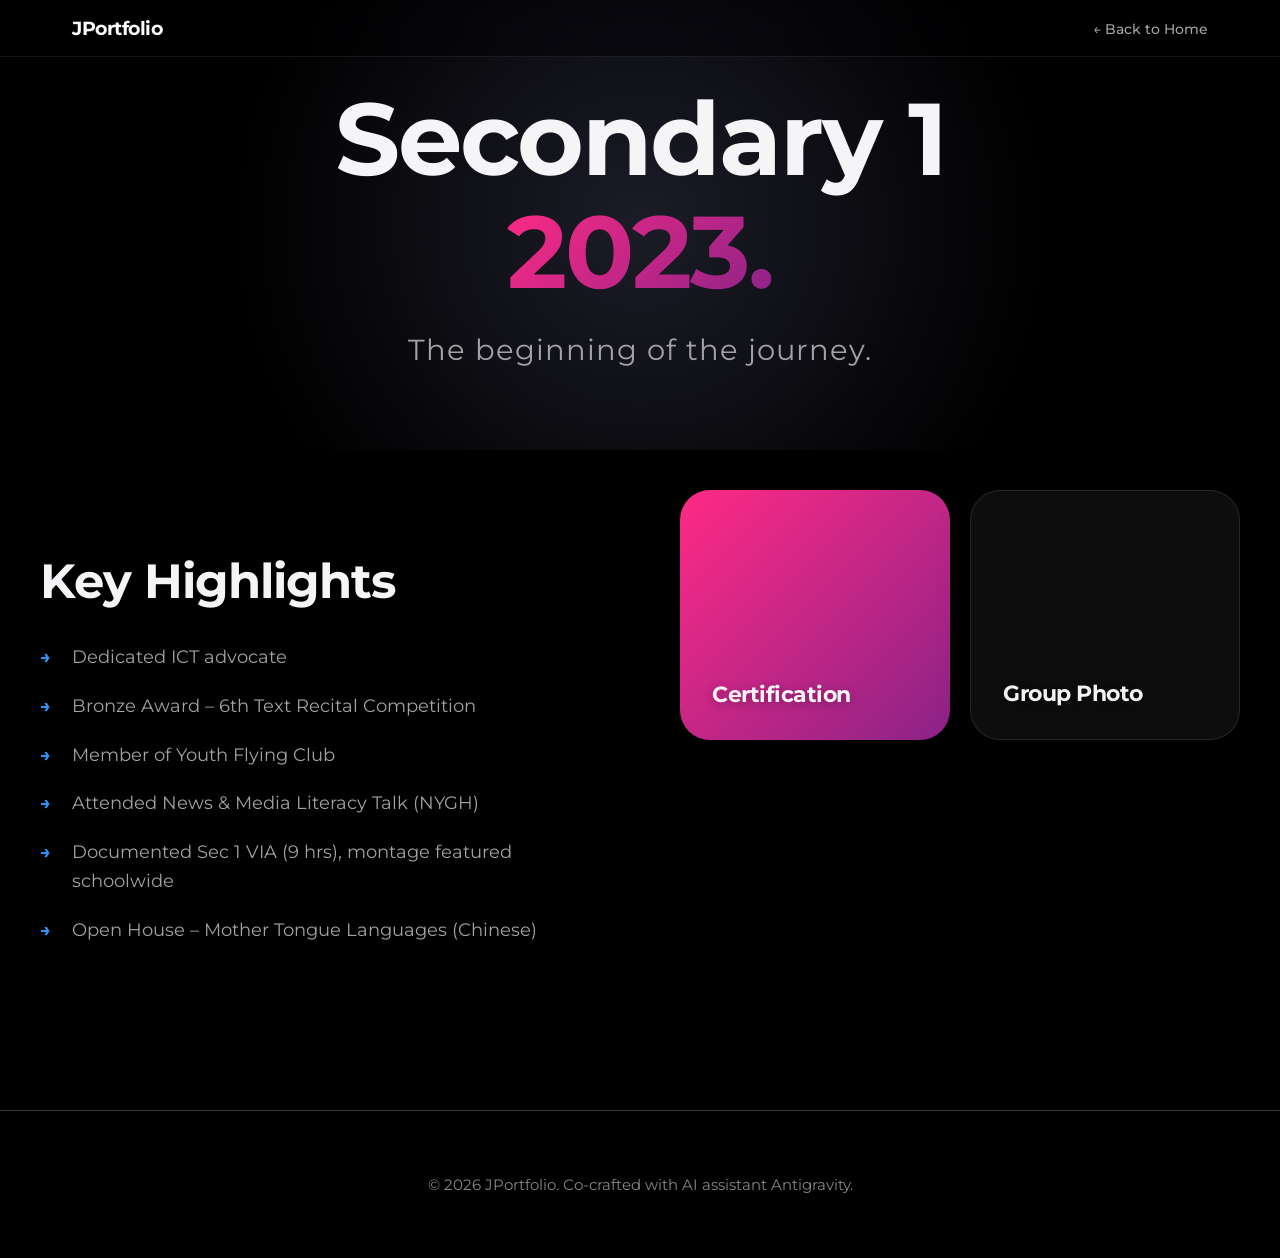
==== 2023.html @ 6a5174f8 "Add files via upload" ====
<!DOCTYPE html>
<html lang="en">

<head>
    <meta charset="UTF-8" />
    <meta name="viewport" content="width=device-width, initial-scale=1.0" />
    <title>2023 Details - JPortfolio</title>
    <link rel="preconnect" href="https://fonts.googleapis.com">
    <link rel="preconnect" href="https://fonts.gstatic.com" crossorigin>
    <link href="https://fonts.googleapis.com/css2?family=Montserrat:wght@300;400;500;600;700&display=swap"
        rel="stylesheet">
    <link rel="stylesheet" href="style.css">
</head>

<body>

    <nav class="navbar">
        <div class="nav-content">
            <div class="logo">JPortfolio</div>
            <ul class="nav-links">
                <li><a href="index.html">← Back to Home</a></li>
            </ul>
        </div>
    </nav>

    <header class="hero fade-up" style="height: 50vh; min-height: 400px;">
        <div class="hero-content">
            <h1 class="hero-title">Secondary 1 <br><span class="gradient-text"
                    style="background: var(--apple-gradient-1); -webkit-background-clip: text;">2023.</span></h1>
            <p class="hero-subtitle">The beginning of the journey.</p>
        </div>
    </header>

    <main>
        <section class="year dark-section" style="padding-top: 40px; min-height: auto; padding-bottom: 100px;">
            <div class="section-container">
                <div class="text-content fade-up">
                    <h2 class="section-subtitle" style="font-size: 3rem;">Key Highlights</h2>
                    <ul class="stagger-list" style="margin-top: 2rem;">
                        <li>Dedicated ICT advocate</li>
                        <li>Bronze Award – 6th Text Recital Competition</li>
                        <li>Member of Youth Flying Club</li>
                        <li>Attended News & Media Literacy Talk (NYGH)</li>
                        <li>Documented Sec 1 VIA (9 hrs), montage featured schoolwide</li>
                        <li>Open House – Mother Tongue Languages (Chinese)</li>
                    </ul>
                </div>
                <div class="gallery-content fade-up delay">
                    <div class="bento-grid">
                        <div class="bento-item gradient-1">
                            <div class="bento-inner">Certification</div>
                        </div>
                        <div class="bento-item glass">
                            <div class="bento-inner">Group Photo</div>
                        </div>
                    </div>
                </div>
            </div>
        </section>
    </main>

    <footer>
        <p>&copy; 2026 JPortfolio. Co-crafted with AI assistant Antigravity.</p>
    </footer>

    <script src="scripts.js"></script>
</body>

</html>
---- style.css ----
:root {
  --bg-dark: #000000;
  --text-dark: #f5f5f7;
  --bg-light: #fbfbfd;
  --text-light: #1d1d1f;

  --apple-blue: #2997ff;
  --apple-gradient-1: linear-gradient(135deg, #ff2a85, #8a2387);
  --apple-gradient-2: linear-gradient(135deg, #0cebeb, #20e3b2, #29ffc6);
  --apple-gradient-3: linear-gradient(135deg, #f12711, #f5af19);
  --apple-gradient-4: linear-gradient(135deg, #b224ef, #7579ff);
}

* {
  margin: 0;
  padding: 0;
  box-sizing: border-box;
  font-family: 'Montserrat', -apple-system, BlinkMacSystemFont, sans-serif;
}

body {
  background: var(--bg-dark);
  color: var(--text-dark);
  overflow-x: hidden;
  -webkit-font-smoothing: antialiased;
}

html {
  scroll-behavior: smooth;
}

/* Navbar */
.navbar {
  position: fixed;
  top: 0;
  width: 100%;
  z-index: 1000;
  background: rgba(0, 0, 0, 0.4);
  backdrop-filter: saturate(180%) blur(20px);
  -webkit-backdrop-filter: saturate(180%) blur(20px);
  border-bottom: 1px solid rgba(255, 255, 255, 0.08);
  transition: all 0.3s ease;
}

.nav-content {
  max-width: 1200px;
  margin: 0 auto;
  padding: 1rem 2rem;
  display: flex;
  justify-content: space-between;
  align-items: center;
}

.logo {
  font-weight: 700;
  font-size: 1.2rem;
  letter-spacing: -0.5px;
  color: #fff;
}

.nav-links {
  display: flex;
  list-style: none;
  gap: 2rem;
}

.nav-links a {
  text-decoration: none;
  color: #a1a1a6;
  font-size: 0.9rem;
  font-weight: 500;
  transition: color 0.3s ease;
}

.nav-links a:hover {
  color: #fff;
}

/* Hero Section */
.hero {
  height: 100vh;
  display: flex;
  flex-direction: column;
  justify-content: center;
  align-items: center;
  text-align: center;
  position: relative;
  background: radial-gradient(circle at center, #1c1c28 0%, #000 60%);
  padding: 0 2rem;
}

.hero-title {
  font-size: clamp(3rem, 8vw, 6.5rem);
  font-weight: 700;
  line-height: 1.1;
  letter-spacing: -2px;
  margin-bottom: 1.5rem;
}

.gradient-text {
  background: var(--apple-gradient-1);
  -webkit-background-clip: text;
  -webkit-text-fill-color: transparent;
  background-clip: text;
  display: inline-block;
}

.hero-subtitle {
  font-size: clamp(1.2rem, 3vw, 1.8rem);
  font-weight: 400;
  color: #a1a1a6;
  letter-spacing: 1px;
}

/* Scroll Indicator */
.scroll-indicator {
  position: absolute;
  bottom: 40px;
  left: 50%;
  transform: translateX(-50%);
  opacity: 0.7;
}

.mouse {
  width: 30px;
  height: 50px;
  border: 2px solid #666;
  border-radius: 20px;
  position: relative;
}

.mouse::before {
  content: '';
  position: absolute;
  top: 10px;
  left: 50%;
  transform: translateX(-50%);
  width: 6px;
  height: 6px;
  background: #fff;
  border-radius: 50%;
  animation: scroll 2s infinite;
}

@keyframes scroll {
  0% {
    transform: translate(-50%, 0);
    opacity: 1;
  }

  100% {
    transform: translate(-50%, 20px);
    opacity: 0;
  }
}

/* Sections */
.year {
  min-height: 100vh;
  padding: 100px 2rem;
  display: flex;
  align-items: center;
}

.dark-section {
  background: var(--bg-dark);
  color: var(--text-dark);
}

.light-section {
  background: var(--bg-light);
  color: var(--text-light);
}

.section-container {
  max-width: 1200px;
  margin: 0 auto;
  display: flex;
  align-items: center;
  gap: 5rem;
  width: 100%;
}

.section-container.reverse {
  flex-direction: row-reverse;
}

.text-content {
  flex: 1;
  position: relative;
}

.section-title {
  font-size: clamp(4rem, 15vw, 10rem);
  font-weight: 800;
  letter-spacing: -5px;
  line-height: 1;
  opacity: 0.05;
  position: absolute;
  transform: translateY(-50px) translateX(-20px);
  z-index: 0;
  user-select: none;
}

.light-section .section-title {
  color: #000;
  opacity: 0.06;
}

.dark-section .section-title {
  color: #fff;
}

.section-subtitle {
  font-size: 2.5rem;
  font-weight: 700;
  margin-bottom: 2rem;
  margin-top: 1rem;
  position: relative;
  z-index: 1;
  letter-spacing: -1px;
}

.stagger-list {
  list-style: none;
  position: relative;
  z-index: 1;
}

.stagger-list li {
  font-size: 1.15rem;
  line-height: 1.6;
  margin-bottom: 1.2rem;
  padding-left: 2rem;
  position: relative;
  font-weight: 400;
  color: #a1a1a6;
  transition: color 0.3s ease;
}

.light-section .stagger-list li {
  color: #424245;
}

.stagger-list li:hover {
  color: inherit;
}

.stagger-list li::before {
  content: '→';
  position: absolute;
  left: 0;
  color: var(--apple-blue);
  font-weight: bold;
}

/* Bento Grid */
.gallery-content {
  flex: 1;
  width: 100%;
}

.bento-grid {
  display: grid;
  grid-template-columns: 1fr 1fr;
  grid-template-rows: 250px 250px;
  gap: 20px;
}

.three-grid {
  grid-template-rows: auto auto;
}

.bento-large {
  grid-column: 1 / -1;
  height: 320px;
}

.bento-item {
  border-radius: 30px;
  overflow: hidden;
  position: relative;
  display: flex;
  align-items: flex-end;
  justify-content: flex-start;
  padding: 2rem;
  box-shadow: 0 10px 40px rgba(0, 0, 0, 0.1);
  transition: transform 0.4s cubic-bezier(0.175, 0.885, 0.32, 1.275), box-shadow 0.4s ease;
}

.bento-item:hover {
  transform: scale(1.02) translateY(-5px);
  box-shadow: 0 20px 40px rgba(0, 0, 0, 0.2);
}

.light-section .bento-item {
  box-shadow: 0 15px 35px rgba(0, 0, 0, 0.06);
}

.bento-inner {
  z-index: 2;
  font-weight: 700;
  font-size: 1.4rem;
  letter-spacing: -0.5px;
  color: rgba(255, 255, 255, 0.95);
  text-shadow: 0 2px 10px rgba(0, 0, 0, 0.3);
}

/* Background Treatments for Bento */
.glass {
  background: rgba(255, 255, 255, 0.05);
  backdrop-filter: blur(20px);
  border: 1px solid rgba(255, 255, 255, 0.1);
}

.glass-dark {
  background: rgba(0, 0, 0, 0.6);
  backdrop-filter: blur(20px);
  border: 1px solid rgba(255, 255, 255, 0.05);
}

.gradient-1 {
  background: var(--apple-gradient-1);
}

.gradient-2 {
  background: var(--apple-gradient-2);
}

.gradient-3 {
  background: var(--apple-gradient-3);
}

.gradient-4 {
  background: var(--apple-gradient-4);
}

/* Animations Basics */
.fade-up {
  opacity: 0;
  transform: translateY(60px) scale(0.95);
  filter: blur(10px);
  transition: opacity 1.2s cubic-bezier(0.16, 1, 0.3, 1),
    transform 1.2s cubic-bezier(0.16, 1, 0.3, 1),
    filter 1.2s cubic-bezier(0.16, 1, 0.3, 1);
}

.fade-up.visible {
  opacity: 1;
  transform: translateY(0) scale(1);
  filter: blur(0);
}

.delay {
  transition-delay: 0.2s;
}

/* Stagger List Defaults */
.stagger-list li {
  opacity: 0;
  transform: translateX(-30px);
  transition: opacity 0.8s cubic-bezier(0.16, 1, 0.3, 1),
    transform 0.8s cubic-bezier(0.16, 1, 0.3, 1);
}

/* Explore Button & Links */
.explore-btn {
  display: inline-block;
  margin-top: 1rem;
  padding: 1rem 2rem;
  background: var(--apple-blue);
  color: #fff;
  border-radius: 30px;
  font-weight: 600;
  font-size: 1.1rem;
  text-decoration: none;
  box-shadow: 0 4px 15px rgba(41, 151, 255, 0.3);
  transition: transform 0.3s ease, box-shadow 0.3s ease, background 0.3s ease;
}

.explore-btn:hover {
  transform: translateY(-2px);
  box-shadow: 0 6px 20px rgba(41, 151, 255, 0.4);
  background: #1e83e6;
}

.explore-card {
  cursor: pointer;
}

/* Footer */
footer {
  text-align: center;
  padding: 4rem 2rem;
  background: #000;
  color: #86868b;
  font-size: 0.95rem;
  border-top: 1px solid #333;
}

/* Responsive */
@media (max-width: 900px) {

  .section-container,
  .section-container.reverse {
    flex-direction: column;
    gap: 4rem;
  }

  .section-title {
    font-size: 6rem;
    transform: translateY(-20px);
  }

  .bento-grid {
    grid-template-rows: 200px 200px;
  }

  .bento-large {
    height: 250px;
  }

  .nav-links {
    display: none;
  }

  .hero-title {
    font-size: 3.5rem;
  }
}
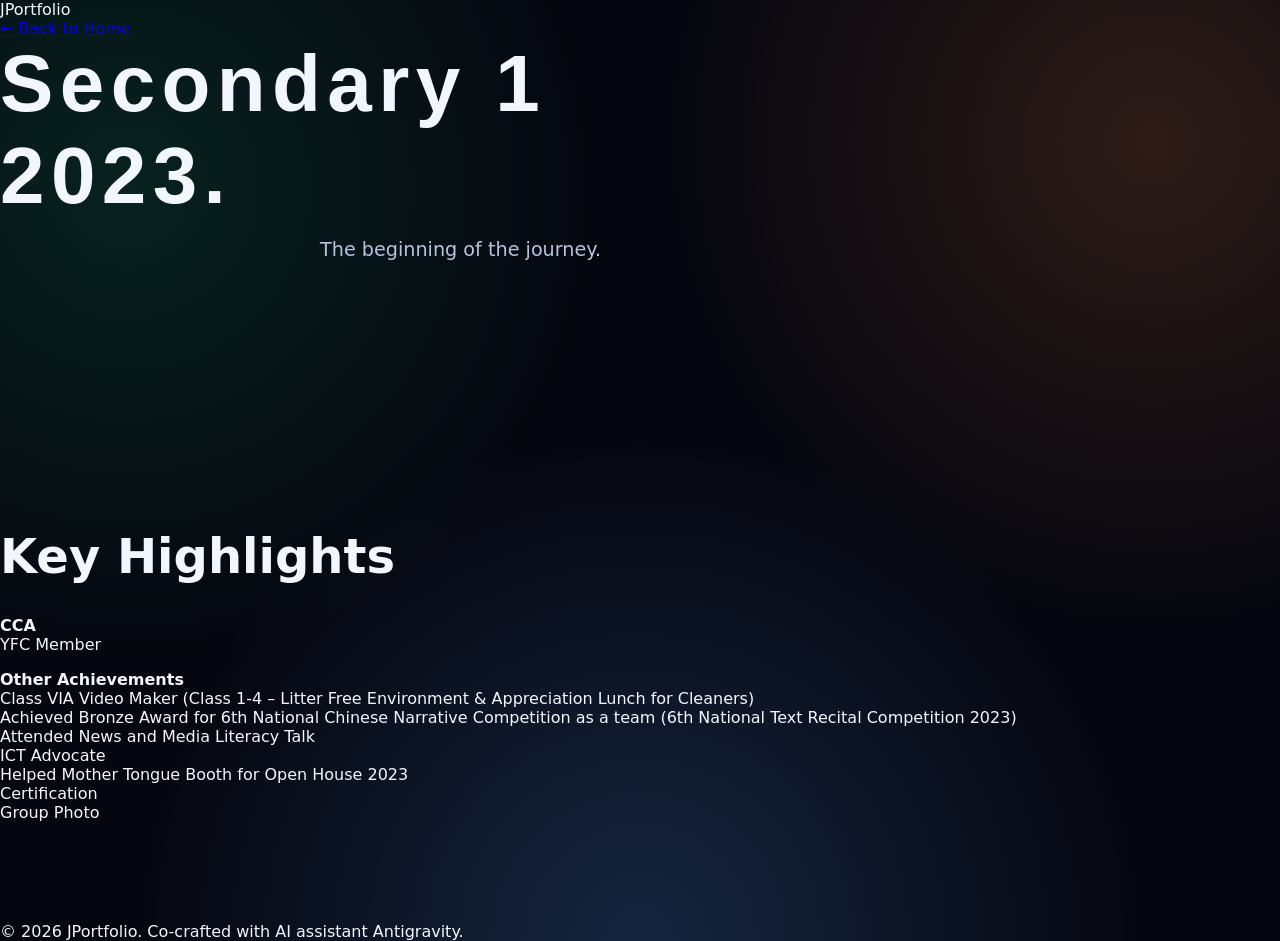
==== commit dc678c38: "Revise 2023 details and achievements Updated key highlights and achievements for 2023." ====
--- a/2023.html
+++ b/2023.html
@@ -37,12 +37,16 @@
                 <div class="text-content fade-up">
                     <h2 class="section-subtitle" style="font-size: 3rem;">Key Highlights</h2>
                     <ul class="stagger-list" style="margin-top: 2rem;">
-                        <li>Dedicated ICT advocate</li>
-                        <li>Bronze Award – 6th Text Recital Competition</li>
-                        <li>Member of Youth Flying Club</li>
-                        <li>Attended News & Media Literacy Talk (NYGH)</li>
-                        <li>Documented Sec 1 VIA (9 hrs), montage featured schoolwide</li>
-                        <li>Open House – Mother Tongue Languages (Chinese)</li>
+                        <li class="list-category"><strong>CCA</strong></li>
+                        <li>YFC Member</li>
+                        <li class="list-category" style="margin-top: 1rem;"><strong>Other Achievements</strong></li>
+                        <li>Class VIA Video Maker (Class 1-4 – Litter Free Environment &amp; Appreciation Lunch for
+                            Cleaners)</li>
+                        <li>Achieved Bronze Award for 6th National Chinese Narrative Competition as a team (6th National
+                            Text Recital Competition 2023)</li>
+                        <li>Attended News and Media Literacy Talk</li>
+                        <li>ICT Advocate</li>
+                        <li>Helped Mother Tongue Booth for Open House 2023</li>
                     </ul>
                 </div>
                 <div class="gallery-content fade-up delay">
@@ -66,4 +70,4 @@
     <script src="scripts.js"></script>
 </body>
 
-</html>+</html>
--- a/style.css
+++ b/style.css
@@ -1,430 +1,159 @@
-:root {
-  --bg-dark: #000000;
-  --text-dark: #f5f5f7;
-  --bg-light: #fbfbfd;
-  --text-light: #1d1d1f;
-
-  --apple-blue: #2997ff;
-  --apple-gradient-1: linear-gradient(135deg, #ff2a85, #8a2387);
-  --apple-gradient-2: linear-gradient(135deg, #0cebeb, #20e3b2, #29ffc6);
-  --apple-gradient-3: linear-gradient(135deg, #f12711, #f5af19);
-  --apple-gradient-4: linear-gradient(135deg, #b224ef, #7579ff);
-}
-
-* {
-  margin: 0;
-  padding: 0;
-  box-sizing: border-box;
-  font-family: 'Montserrat', -apple-system, BlinkMacSystemFont, sans-serif;
-}
-
-body {
-  background: var(--bg-dark);
-  color: var(--text-dark);
-  overflow-x: hidden;
-  -webkit-font-smoothing: antialiased;
-}
-
-html {
-  scroll-behavior: smooth;
-}
-
-/* Navbar */
-.navbar {
-  position: fixed;
-  top: 0;
-  width: 100%;
-  z-index: 1000;
-  background: rgba(0, 0, 0, 0.4);
-  backdrop-filter: saturate(180%) blur(20px);
-  -webkit-backdrop-filter: saturate(180%) blur(20px);
-  border-bottom: 1px solid rgba(255, 255, 255, 0.08);
-  transition: all 0.3s ease;
-}
-
-.nav-content {
-  max-width: 1200px;
-  margin: 0 auto;
-  padding: 1rem 2rem;
-  display: flex;
-  justify-content: space-between;
-  align-items: center;
-}
-
-.logo {
-  font-weight: 700;
-  font-size: 1.2rem;
-  letter-spacing: -0.5px;
-  color: #fff;
-}
-
-.nav-links {
-  display: flex;
-  list-style: none;
-  gap: 2rem;
-}
-
-.nav-links a {
-  text-decoration: none;
-  color: #a1a1a6;
-  font-size: 0.9rem;
-  font-weight: 500;
-  transition: color 0.3s ease;
-}
-
-.nav-links a:hover {
-  color: #fff;
-}
-
-/* Hero Section */
-.hero {
-  height: 100vh;
-  display: flex;
-  flex-direction: column;
-  justify-content: center;
-  align-items: center;
-  text-align: center;
-  position: relative;
-  background: radial-gradient(circle at center, #1c1c28 0%, #000 60%);
-  padding: 0 2rem;
-}
-
-.hero-title {
-  font-size: clamp(3rem, 8vw, 6.5rem);
-  font-weight: 700;
-  line-height: 1.1;
-  letter-spacing: -2px;
-  margin-bottom: 1.5rem;
-}
-
-.gradient-text {
-  background: var(--apple-gradient-1);
-  -webkit-background-clip: text;
-  -webkit-text-fill-color: transparent;
-  background-clip: text;
-  display: inline-block;
-}
-
-.hero-subtitle {
-  font-size: clamp(1.2rem, 3vw, 1.8rem);
-  font-weight: 400;
-  color: #a1a1a6;
-  letter-spacing: 1px;
-}
-
-/* Scroll Indicator */
-.scroll-indicator {
-  position: absolute;
-  bottom: 40px;
-  left: 50%;
-  transform: translateX(-50%);
-  opacity: 0.7;
-}
-
-.mouse {
-  width: 30px;
-  height: 50px;
-  border: 2px solid #666;
-  border-radius: 20px;
-  position: relative;
-}
-
-.mouse::before {
-  content: '';
-  position: absolute;
-  top: 10px;
-  left: 50%;
-  transform: translateX(-50%);
-  width: 6px;
-  height: 6px;
-  background: #fff;
-  border-radius: 50%;
-  animation: scroll 2s infinite;
-}
-
-@keyframes scroll {
-  0% {
-    transform: translate(-50%, 0);
-    opacity: 1;
-  }
-
-  100% {
-    transform: translate(-50%, 20px);
-    opacity: 0;
-  }
-}
-
-/* Sections */
-.year {
-  min-height: 100vh;
-  padding: 100px 2rem;
-  display: flex;
-  align-items: center;
-}
-
-.dark-section {
-  background: var(--bg-dark);
-  color: var(--text-dark);
-}
-
-.light-section {
-  background: var(--bg-light);
-  color: var(--text-light);
-}
-
-.section-container {
-  max-width: 1200px;
-  margin: 0 auto;
-  display: flex;
-  align-items: center;
-  gap: 5rem;
-  width: 100%;
-}
-
-.section-container.reverse {
-  flex-direction: row-reverse;
-}
-
-.text-content {
-  flex: 1;
-  position: relative;
-}
-
-.section-title {
-  font-size: clamp(4rem, 15vw, 10rem);
-  font-weight: 800;
-  letter-spacing: -5px;
-  line-height: 1;
-  opacity: 0.05;
-  position: absolute;
-  transform: translateY(-50px) translateX(-20px);
-  z-index: 0;
-  user-select: none;
-}
-
-.light-section .section-title {
-  color: #000;
-  opacity: 0.06;
-}
-
-.dark-section .section-title {
-  color: #fff;
-}
-
-.section-subtitle {
-  font-size: 2.5rem;
-  font-weight: 700;
-  margin-bottom: 2rem;
-  margin-top: 1rem;
-  position: relative;
-  z-index: 1;
-  letter-spacing: -1px;
-}
-
-.stagger-list {
-  list-style: none;
-  position: relative;
-  z-index: 1;
-}
-
-.stagger-list li {
-  font-size: 1.15rem;
-  line-height: 1.6;
-  margin-bottom: 1.2rem;
-  padding-left: 2rem;
-  position: relative;
-  font-weight: 400;
-  color: #a1a1a6;
-  transition: color 0.3s ease;
-}
-
-.light-section .stagger-list li {
-  color: #424245;
-}
-
-.stagger-list li:hover {
-  color: inherit;
-}
-
-.stagger-list li::before {
-  content: '→';
-  position: absolute;
-  left: 0;
-  color: var(--apple-blue);
-  font-weight: bold;
-}
-
-/* Bento Grid */
-.gallery-content {
-  flex: 1;
-  width: 100%;
-}
-
-.bento-grid {
-  display: grid;
-  grid-template-columns: 1fr 1fr;
-  grid-template-rows: 250px 250px;
-  gap: 20px;
-}
-
-.three-grid {
-  grid-template-rows: auto auto;
-}
-
-.bento-large {
-  grid-column: 1 / -1;
-  height: 320px;
-}
-
-.bento-item {
-  border-radius: 30px;
-  overflow: hidden;
-  position: relative;
-  display: flex;
-  align-items: flex-end;
-  justify-content: flex-start;
-  padding: 2rem;
-  box-shadow: 0 10px 40px rgba(0, 0, 0, 0.1);
-  transition: transform 0.4s cubic-bezier(0.175, 0.885, 0.32, 1.275), box-shadow 0.4s ease;
-}
-
-.bento-item:hover {
-  transform: scale(1.02) translateY(-5px);
-  box-shadow: 0 20px 40px rgba(0, 0, 0, 0.2);
-}
-
-.light-section .bento-item {
-  box-shadow: 0 15px 35px rgba(0, 0, 0, 0.06);
-}
-
-.bento-inner {
-  z-index: 2;
-  font-weight: 700;
-  font-size: 1.4rem;
-  letter-spacing: -0.5px;
-  color: rgba(255, 255, 255, 0.95);
-  text-shadow: 0 2px 10px rgba(0, 0, 0, 0.3);
-}
-
-/* Background Treatments for Bento */
-.glass {
-  background: rgba(255, 255, 255, 0.05);
-  backdrop-filter: blur(20px);
-  border: 1px solid rgba(255, 255, 255, 0.1);
-}
-
-.glass-dark {
-  background: rgba(0, 0, 0, 0.6);
-  backdrop-filter: blur(20px);
-  border: 1px solid rgba(255, 255, 255, 0.05);
-}
-
-.gradient-1 {
-  background: var(--apple-gradient-1);
-}
-
-.gradient-2 {
-  background: var(--apple-gradient-2);
-}
-
-.gradient-3 {
-  background: var(--apple-gradient-3);
-}
-
-.gradient-4 {
-  background: var(--apple-gradient-4);
-}
-
-/* Animations Basics */
-.fade-up {
-  opacity: 0;
-  transform: translateY(60px) scale(0.95);
-  filter: blur(10px);
-  transition: opacity 1.2s cubic-bezier(0.16, 1, 0.3, 1),
-    transform 1.2s cubic-bezier(0.16, 1, 0.3, 1),
-    filter 1.2s cubic-bezier(0.16, 1, 0.3, 1);
-}
-
-.fade-up.visible {
-  opacity: 1;
-  transform: translateY(0) scale(1);
-  filter: blur(0);
-}
-
-.delay {
-  transition-delay: 0.2s;
-}
-
-/* Stagger List Defaults */
-.stagger-list li {
-  opacity: 0;
-  transform: translateX(-30px);
-  transition: opacity 0.8s cubic-bezier(0.16, 1, 0.3, 1),
-    transform 0.8s cubic-bezier(0.16, 1, 0.3, 1);
-}
-
-/* Explore Button & Links */
-.explore-btn {
-  display: inline-block;
-  margin-top: 1rem;
-  padding: 1rem 2rem;
-  background: var(--apple-blue);
-  color: #fff;
-  border-radius: 30px;
-  font-weight: 600;
-  font-size: 1.1rem;
-  text-decoration: none;
-  box-shadow: 0 4px 15px rgba(41, 151, 255, 0.3);
-  transition: transform 0.3s ease, box-shadow 0.3s ease, background 0.3s ease;
-}
-
-.explore-btn:hover {
-  transform: translateY(-2px);
-  box-shadow: 0 6px 20px rgba(41, 151, 255, 0.4);
-  background: #1e83e6;
-}
-
-.explore-card {
-  cursor: pointer;
-}
-
-/* Footer */
-footer {
-  text-align: center;
-  padding: 4rem 2rem;
-  background: #000;
-  color: #86868b;
-  font-size: 0.95rem;
-  border-top: 1px solid #333;
-}
-
-/* Responsive */
-@media (max-width: 900px) {
-
-  .section-container,
-  .section-container.reverse {
-    flex-direction: column;
-    gap: 4rem;
-  }
-
-  .section-title {
-    font-size: 6rem;
-    transform: translateY(-20px);
-  }
-
-  .bento-grid {
-    grid-template-rows: 200px 200px;
-  }
-
-  .bento-large {
-    height: 250px;
-  }
-
-  .nav-links {
-    display: none;
-  }
-
-  .hero-title {
-    font-size: 3.5rem;
-  }
-}+:root {
+  --bg: #05060f;
+  --panel: rgba(10, 14, 32, 0.75);
+  --text: #f2f6ff;
+  --muted: #b7c2df;
+  --line: rgba(255, 255, 255, 0.16);
+  --chatgpt: #19c37d;
+  --claude: #ff8c42;
+  --antigravity: #56a5ff;
+}
+
+* {
+  box-sizing: border-box;
+  margin: 0;
+  padding: 0;
+}
+
+body {
+  min-height: 100vh;
+  font-family: 'Inter', system-ui, sans-serif;
+  background:
+    radial-gradient(circle at 10% 20%, rgba(25, 195, 125, 0.15) 0%, transparent 35%),
+    radial-gradient(circle at 90% 15%, rgba(255, 140, 66, 0.16) 0%, transparent 35%),
+    radial-gradient(circle at 50% 100%, rgba(86, 165, 255, 0.2) 0%, transparent 45%),
+    var(--bg);
+  color: var(--text);
+}
+
+.hero-shell {
+  min-height: 100vh;
+  display: grid;
+  place-items: center;
+  padding: 2rem;
+  position: relative;
+  overflow: hidden;
+}
+
+.hero-glow {
+  width: min(75vw, 850px);
+  aspect-ratio: 1;
+  border-radius: 50%;
+  position: absolute;
+  inset: auto auto 5% 50%;
+  transform: translateX(-50%);
+  background: conic-gradient(from 90deg, var(--chatgpt), var(--claude), var(--antigravity), var(--chatgpt));
+  filter: blur(100px);
+  opacity: 0.35;
+  animation: spin 14s linear infinite;
+}
+
+.hero-card {
+  width: min(960px, 100%);
+  text-align: center;
+  background: var(--panel);
+  border: 1px solid var(--line);
+  border-radius: 26px;
+  backdrop-filter: blur(12px);
+  padding: clamp(2rem, 4vw, 3.5rem);
+  box-shadow: 0 25px 80px rgba(0, 0, 0, 0.45);
+  position: relative;
+  z-index: 1;
+}
+
+.eyebrow,
+.hero-title {
+  font-family: 'Orbitron', sans-serif;
+}
+
+.eyebrow {
+  color: var(--muted);
+  letter-spacing: 0.12em;
+  text-transform: uppercase;
+  font-size: 0.8rem;
+  margin-bottom: 1.1rem;
+}
+
+.hero-title {
+  font-size: clamp(2.2rem, 8vw, 5rem);
+  letter-spacing: 0.08em;
+}
+
+.outline {
+  -webkit-text-fill-color: transparent;
+  -webkit-text-stroke: 1px #b9cbff;
+}
+
+.hero-subtitle {
+  margin: 1rem auto 2.3rem;
+  max-width: 640px;
+  color: var(--muted);
+  font-size: clamp(1rem, 2vw, 1.2rem);
+}
+
+.ai-button-row {
+  display: flex;
+  justify-content: center;
+  gap: 1rem;
+  flex-wrap: wrap;
+}
+
+.ai-btn {
+  appearance: none;
+  border: 1px solid transparent;
+  border-radius: 999px;
+  padding: 0.85rem 1.4rem;
+  font-weight: 700;
+  letter-spacing: 0.04em;
+  font-size: 0.92rem;
+  color: var(--text);
+  background: rgba(255, 255, 255, 0.06);
+  cursor: pointer;
+  transition: transform 0.25s ease, box-shadow 0.25s ease, border-color 0.25s ease;
+}
+
+.ai-btn:hover,
+.ai-btn:focus-visible {
+  transform: translateY(-3px);
+  outline: none;
+}
+
+.chatgpt:hover,
+.chatgpt:focus-visible,
+.chatgpt.active {
+  border-color: var(--chatgpt);
+  box-shadow: 0 0 24px rgba(25, 195, 125, 0.45);
+}
+
+.claude:hover,
+.claude:focus-visible,
+.claude.active {
+  border-color: var(--claude);
+  box-shadow: 0 0 24px rgba(255, 140, 66, 0.45);
+}
+
+.antigravity:hover,
+.antigravity:focus-visible,
+.antigravity.active {
+  border-color: var(--antigravity);
+  box-shadow: 0 0 24px rgba(86, 165, 255, 0.45);
+}
+
+.button-status {
+  margin-top: 1.5rem;
+  min-height: 1.5rem;
+  color: #d6def5;
+  font-size: 0.95rem;
+}
+
+@keyframes spin {
+  to {
+    transform: translateX(-50%) rotate(360deg);
+  }
+}
+
+@media (max-width: 640px) {
+  .ai-btn {
+    width: 100%;
+  }
+}
